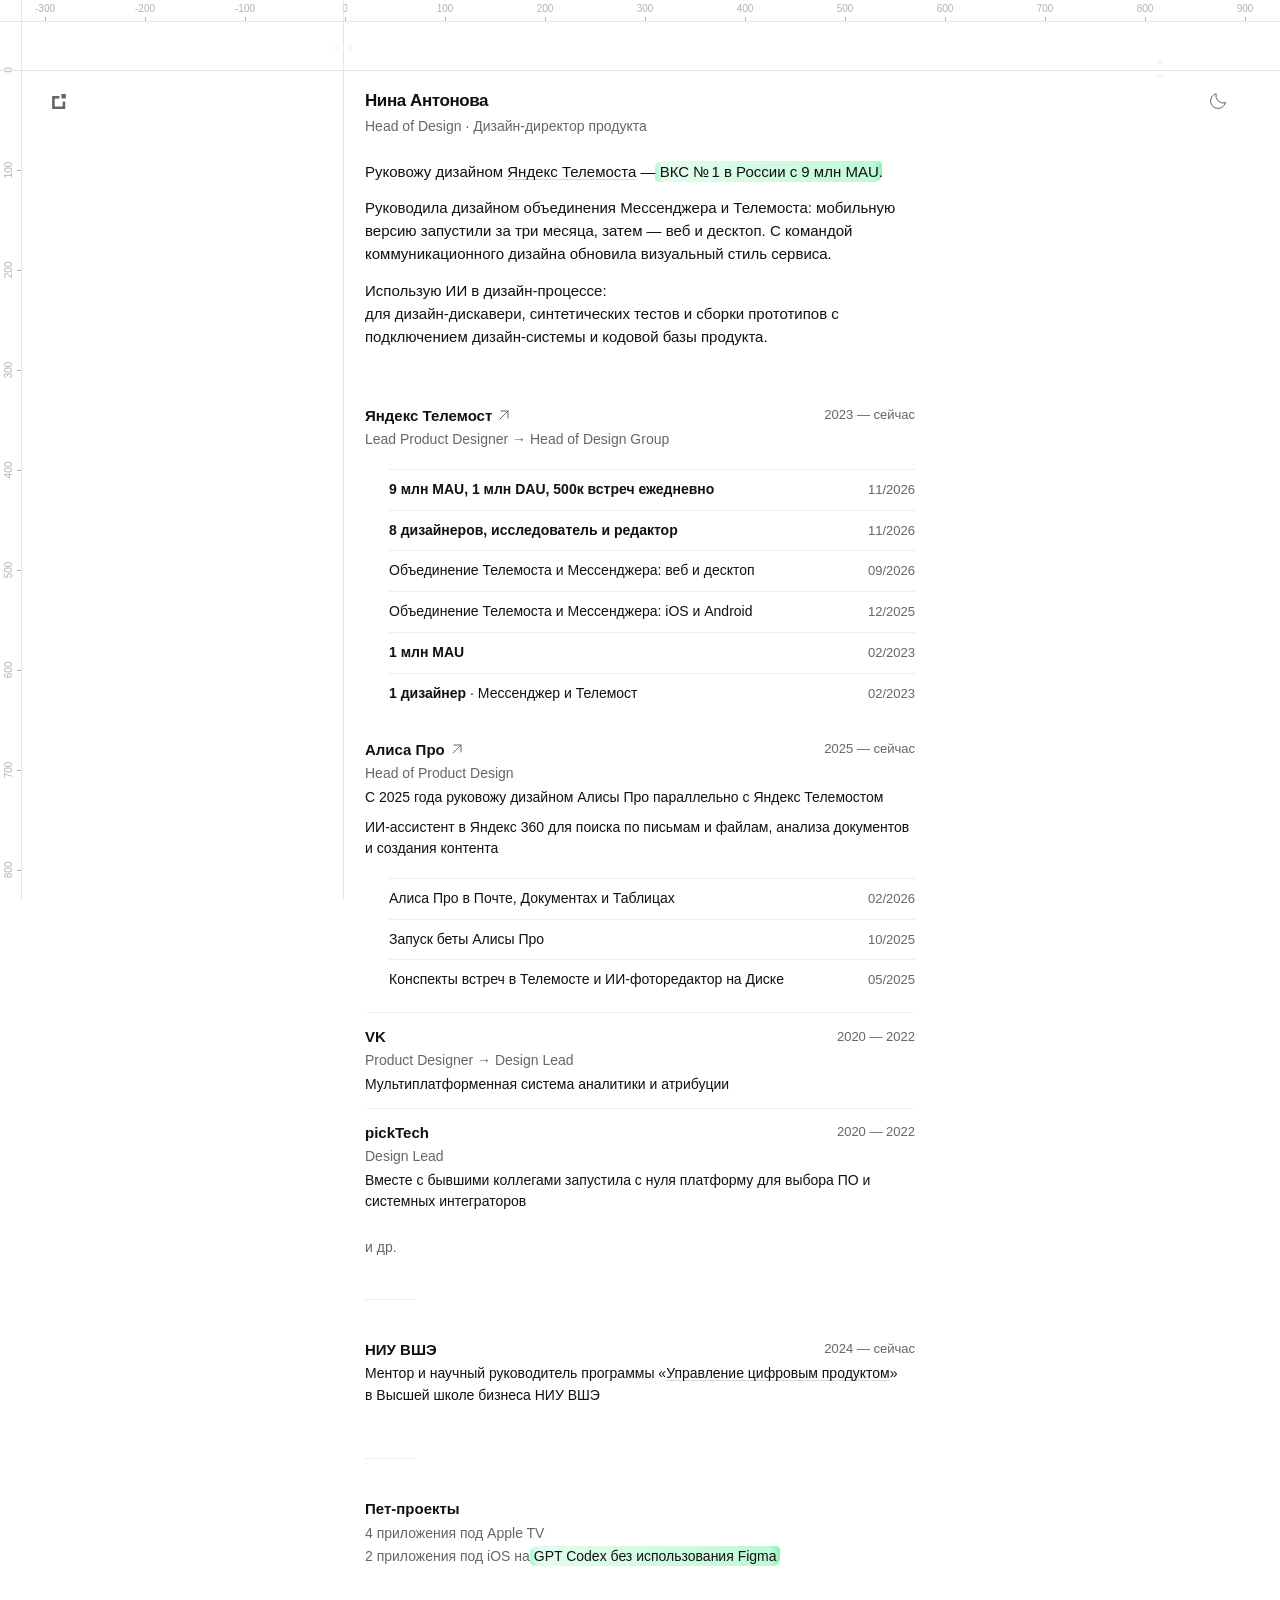
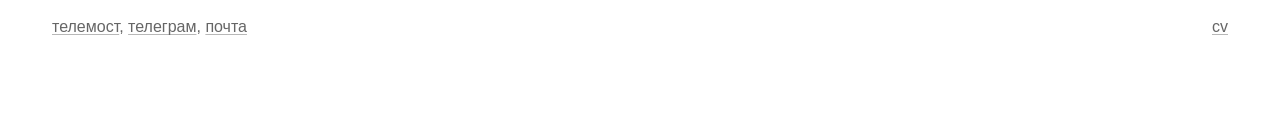
==== index.html @ f2759de5 "Добавить прорисовку линеек и зелёную вспышку стрелок" ====
<!doctype html>
<html lang="ru">
<head>
  <meta charset="utf-8">
  <meta name="viewport" content="width=device-width, initial-scale=1">
  <meta name="color-scheme" content="light dark">
  <title>Нина Антонова — дизайн-директор продукта</title>
  <meta name="description" content="Нина Антонова, дизайн-директор продукта. Яндекс Телемост, НИУ ВШЭ и VK.">
  <link rel="icon" href="favicon.svg" type="image/svg+xml">
  <script src="theme.js"></script>
  <script src="rulers.js?v=20261119-draw" defer></script>
  <link rel="stylesheet" href="styles.css?v=20261117-description-color">
  <link rel="stylesheet" href="rulers.css?v=20261119-draw">
  <!-- Yandex.Metrika -->
  <script>
    window.ym = window.ym || function () {
      (window.ym.a = window.ym.a || []).push(arguments);
    };
    window.ym.l = Date.now();

    ym(114284607, 'init', {
      ssr: true,
      referrer: document.referrer,
      url: location.href,
      accurateTrackBounce: true
    });
  </script>
  <script async src="https://mc.yandex.ru/metrika/tag.js?id=114284607"></script>
</head>
<body>
  <noscript>
    <img src="https://mc.yandex.ru/watch/114284607" style="position:absolute;left:-9999px" alt="">
  </noscript>
  <div class="portfolio-ruler" id="portfolio-ruler" role="slider" tabindex="0" aria-label="Вертикальная направляющая, X" aria-orientation="horizontal" aria-valuemin="0" aria-valuemax="1000" aria-valuenow="0" hidden>
    <div class="ruler-scale" aria-hidden="true"></div>
    <span class="ruler-index ruler-index--x" aria-hidden="true"></span>
  </div>
  <div class="portfolio-ruler-vertical" id="portfolio-ruler-y" role="slider" tabindex="0" aria-label="Горизонтальная направляющая, Y" aria-orientation="vertical" aria-valuemin="0" aria-valuemax="1000" aria-valuenow="0" hidden>
    <div class="ruler-scale" aria-hidden="true"></div>
    <span class="ruler-index ruler-index--y" aria-hidden="true"></span>
  </div>
  <div class="ruler-corner" aria-hidden="true" hidden></div>
  <div class="measure-rail measure-rail--x" aria-hidden="true" hidden></div>
  <div class="measure-rail measure-rail--y" aria-hidden="true" hidden></div>
  <main class="page" id="top">
    <div class="page-topbar">
      <div class="page-brand">
        <a class="page-logo-link" href="./" aria-label="Нина Антонова — главная страница портфолио">
          <svg class="page-logo" viewBox="47 30 166 181" aria-hidden="true" focusable="false">
            <path d="M47 53H135V84H78V180H174V122H205V211H47Z"/>
            <rect x="159" y="30" width="54" height="54"/>
          </svg>
        </a>
      </div>
      <div class="page-controls">
        <button class="theme-toggle" id="theme-toggle" type="button" aria-label="Тёмная тема" aria-pressed="false" hidden>
          <svg class="theme-icon theme-icon--moon" viewBox="0 0 24 24" aria-hidden="true">
            <path d="M20.8 14.2A8.9 8.9 0 0 1 9.8 3.2a9 9 0 1 0 11 11Z"/>
          </svg>
          <svg class="theme-icon theme-icon--sun" viewBox="0 0 24 24" aria-hidden="true">
            <circle cx="12" cy="12" r="4"/>
            <path d="M12 2v2m0 16v2M2 12h2m16 0h2M4.9 4.9l1.4 1.4m11.4 11.4 1.4 1.4m0-14.2-1.4 1.4M6.3 17.7l-1.4 1.4"/>
          </svg>
        </button>
      </div>
    </div>
    <header class="intro" aria-label="Обо мне">
      <h1>Нина Антонова</h1>
      <p class="role">Head of Design · Дизайн-директор продукта</p>

      <div class="bio">
        <p>Руковожу дизайном <a class="text-link" href="#telemost">Яндекс Телемоста</a> — <mark class="text-marker">ВКС № 1 в России с 9 млн MAU</mark>.</p>
        <p>Руководила дизайном объединения Мессенджера и Телемоста: мобильную версию запустили за три месяца, затем — веб и десктоп. С командой коммуникационного дизайна обновила визуальный стиль сервиса.</p>
        <p>Использую ИИ в дизайн-процессе:<br>для дизайн-дискавери, синтетических тестов и сборки прототипов с подключением дизайн-системы и кодовой базы продукта.</p>
      </div>
    </header>

    <section class="experience" aria-label="Опыт работы">
      <article class="job" id="telemost" aria-labelledby="telemost-title">
        <div class="job-heading job-heading--with-logo">
          <div class="job-title">
            <h3 id="telemost-title">Яндекс Телемост</h3>
            <span class="project-links">
              <a href="https://360.yandex.ru/business/telemost/" target="_blank" rel="noopener" aria-label="Яндекс Телемост для бизнеса (откроется в новой вкладке)">
                <svg width="11" height="11" viewBox="0 0 16 16" aria-hidden="true" focusable="false">
                  <path d="M4 12 12 4M5 4h7v7"/>
                </svg>
              </a>
            </span>
          </div>
          <p class="period"><time datetime="2023">2023</time> — <span>сейчас</span></p>
        </div>
        <p class="job-role">Lead Product Designer → Head of Design Group</p>

        <section class="job-publications" aria-label="Достижения в Телемосте">
          <ul class="publication-list" role="list">
            <li id="audience-growth"><div class="publication-row">
              <span><strong>9 млн MAU, 1 млн DAU, 500к встреч ежедневно</strong></span>
              <time datetime="2026-11">11/2026</time>
            </div></li>
            <li id="team-growth"><div class="publication-row">
              <span><strong>8 дизайнеров, исследователь и редактор</strong></span>
              <time datetime="2026-11">11/2026</time>
            </div></li>
            <li id="platform"><a href="https://ir.yandex.ru/press-releases?id=21-09-2026-02&amp;year=2026">
              <span>Объединение Телемоста и Мессенджера: веб и десктоп</span>
              <time datetime="2026-09-21">09/2026</time>
            </a></li>
            <li id="platform-mobile"><a href="https://yandex.ru/company/news/22-12-2025-04">
              <span>Объединение Телемоста и Мессенджера: iOS и Android</span>
              <time datetime="2025-12-22">12/2025</time>
            </a></li>
            <li id="audience-start"><div class="publication-row">
              <span><strong>1 млн MAU</strong></span>
              <time datetime="2023-02">02/2023</time>
            </div></li>
            <li id="team"><div class="publication-row">
              <span><strong>1 дизайнер</strong> · Мессенджер и Телемост</span>
              <time datetime="2023-02">02/2023</time>
            </div></li>
          </ul>
        </section>
      </article>

      <section class="projects" aria-label="Проекты Алисы">
        <article class="job">
          <div class="job-heading job-heading--with-logo">
            <div class="job-title">
              <h3>Алиса Про</h3>
              <span class="project-links">
                <a href="https://360.yandex.ru/alicepro/" target="_blank" rel="noopener" aria-label="Алиса Про (откроется в новой вкладке)">
                  <svg width="11" height="11" viewBox="0 0 16 16" aria-hidden="true" focusable="false">
                    <path d="M4 12 12 4M5 4h7v7"/>
                  </svg>
                </a>
              </span>
            </div>
            <p class="period"><time datetime="2025">2025</time> — <span>сейчас</span></p>
          </div>
          <p class="job-role">Head of Product Design</p>
          <p class="job-detail">С 2025 года руковожу дизайном Алисы Про параллельно с Яндекс Телемостом</p>
          <p class="job-description">ИИ-ассистент в Яндекс 360 для поиска по письмам и файлам, анализа документов и создания контента</p>
          <section class="job-publications" id="alice-publications-title" aria-label="Статьи об Алисе Про">
            <ul class="publication-list" role="list">
                <li><a href="https://yandex.ru/company/news/14-04-2026-01">
                  <span>Алиса Про в Почте, Документах и Таблицах</span>
                  <time datetime="2026-02">02/2026</time>
                </a></li>
                <li><a href="https://yandex.ru/company/news/30-10-2025-04">
                  <span>Запуск беты Алисы Про</span>
                  <time datetime="2025-10-30">10/2025</time>
                </a></li>
                <li><a href="https://360.yandex.ru/blog/news/umnyj-fotoredaktor-v-diske-zapuskaem-beta-testirovanie-novyh-funkcij-ot-yandeks-360/">
                  <span>Конспекты встреч в Телемосте и ИИ-фоторедактор на Диске</span>
                  <time datetime="2025-05">05/2025</time>
                </a></li>
            </ul>
          </section>
        </article>
      </section>

      <section class="work" aria-label="Другие компании">
        <article class="job">
          <div class="job-heading job-heading--with-logo">
            <div class="job-title">
              <h3>VK</h3>
            </div>
            <p class="period"><time datetime="2020">2020</time> — <time datetime="2022">2022</time></p>
          </div>
          <p class="job-role">Product Designer → Design Lead</p>
          <p class="job-detail">Мультиплатформенная система аналитики и атрибуции</p>
        </article>

        <article class="job">
          <div class="job-heading job-heading--with-logo">
            <div class="job-title">
              <h3>pickTech</h3>
            </div>
            <p class="period"><time datetime="2020">2020</time> — <time datetime="2022">2022</time></p>
          </div>
          <p class="job-role">Design Lead</p>
          <p class="job-detail">Вместе с бывшими коллегами запустила с нуля платформу для выбора ПО и системных интеграторов</p>
        </article>
        <p class="job-role career-note">и др.</p>
      </section>

      <article class="job mentorship section-with-divider" aria-labelledby="hse-title">
        <div class="job-heading job-heading--with-logo">
          <div class="job-title">
            <h3 id="hse-title">НИУ ВШЭ</h3>
          </div>
          <p class="period"><time datetime="2024">2024</time> — <span>сейчас</span></p>
        </div>
        <p class="job-detail"><span>Ментор и научный руководитель программы «</span><a class="text-link" href="https://www.hse.ru/ma/digitalpm/" target="_blank" rel="noopener noreferrer">Управление цифровым продуктом</a><span>» в&nbsp;Высшей школе бизнеса НИУ ВШЭ</span></p>
      </article>

      <section class="section-with-divider" aria-labelledby="side-projects-title">
        <header class="job-title">
          <h3 id="side-projects-title">Пет-проекты</h3>
        </header>
        <p class="job-role">4 приложения под Apple TV</p>
        <p class="job-role"><span>2 приложения под iOS на</span> <mark class="text-marker">GPT Codex без использования Figma</mark></p>
      </section>
    </section>
    <footer class="page-footer">
      <div class="footer-links">
        <nav class="page-contacts" aria-label="Контакты">
          <p><a class="text-link" href="https://telemost.yandex.ru/p/10836f9a-1724-437a-b66e-cb8b8fe51a9c?utm_source=invite" target="_blank" rel="noopener noreferrer">телемост</a>, <a class="text-link" href="https://t.me/nina_antn" target="_blank" rel="noopener noreferrer">телеграм</a>, <a class="text-link" href="mailto:ninaantn@yandex.ru">почта</a></p>
        </nav>
        <a class="text-link" href="nina-antonova-cv.pdf" target="_blank" rel="noopener noreferrer">cv</a>
      </div>
    </footer>
  </main>
</body>
</html>
---- styles.css ----
:root {
  color-scheme: light;
  --background: #ffffff;
  --ink: #111111;
  --quiet: #666666;
  --rule: #f2f2f2;
  --section-rule: #ededed;
  --brand: #0bb552;
  --link-hover: #0e4f26;
  --focus-ring: #039941;
  font: 15px/1.55 -apple-system, BlinkMacSystemFont, "Segoe UI", Arial, sans-serif;
  background: var(--background);
  color: var(--ink);
}

:root[data-theme="dark"] {
  color-scheme: dark;
  --background: #000000;
  --ink: #f2f2f2;
  --quiet: #a3a3a3;
  --rule: #2b2b2b;
  --section-rule: var(--rule);
  --brand: #1dcc66;
  --link-color: var(--brand);
  --link-hover: #0bb552;
  --focus-ring: var(--brand);
}

* { box-sizing: border-box; }

body { margin: 0; }

.page {
  --page-top: clamp(52px, 9vh, 96px);
  --topbar-offset: calc(11.475px - 22px);
  -webkit-font-smoothing: antialiased;
  position: relative;
  width: min(calc(100% - 64px), 1176px);
  margin-inline: auto;
  padding-block: var(--page-top) 80px;
}

.intro,
.experience {
  width: min(100%, 550px);
  margin-inline: auto;
}

.page-topbar {
  position: absolute;
  inset-block-start: calc(var(--page-top) + var(--topbar-offset));
  inset-inline: -12px 0;
  display: flex;
  align-items: center;
  justify-content: space-between;
  pointer-events: none;
}

.page-brand,
.page-controls { pointer-events: auto; }

.page-controls {
  display: flex;
}

.page-logo-link {
  display: grid;
  place-items: center start;
  inline-size: 44px;
  block-size: 44px;
  padding-inline-start: 12px;
  border-radius: 50%;
  color: var(--quiet);
  text-decoration: none;
}

.page-logo {
  display: block;
  inline-size: 14px;
  block-size: 15px;
  fill: currentColor;
}

.theme-toggle {
  inline-size: 44px;
  block-size: 44px;
  padding: 0;
  border: 0;
  border-radius: 50%;
  background: transparent;
  color: var(--quiet);
  font: inherit;
  cursor: pointer;
  place-items: center;
}

.theme-toggle:not([hidden]) { display: grid; }

.theme-toggle {
  justify-items: end;
  padding-inline-end: 0;
}


@media (hover: hover) {
  .page-logo-link:hover,
  .theme-toggle:hover {
    color: var(--ink);
  }
}

.page-logo-link:active,
.theme-toggle:active { color: var(--ink); }

.page-logo-link:focus-visible,
.theme-toggle:focus-visible {
  outline: 2px solid var(--focus-ring);
  outline-offset: 3px;
}

.theme-icon {
  width: 20px;
  height: 20px;
  fill: none;
  stroke: currentColor;
  stroke-width: 1.6;
  stroke-linecap: round;
  stroke-linejoin: round;
}

.theme-icon--moon { stroke-width: 1.2; }

.theme-icon--sun,
[data-theme="dark"] .theme-icon--moon { display: none; }

[data-theme="dark"] .theme-icon--sun { display: block; }

.experience {
  --job-logo-size: 20px;
  margin-block-start: 43px;
}

h1, h2, h3, h4, p, ol { margin: 0; }

h1 {
  padding-inline-end: 48px;
  font-size: 17px;
  font-weight: 640;
  letter-spacing: -.025em;
  line-height: 1.35;
}

.role {
  color: var(--quiet);
  margin-top: 3px;
  font-size: 14px;
}

.bio { margin-top: 22px; }

.bio p + p { margin-top: 13px; }


a {
  color: var(--link-color, inherit);
  text-decoration: underline;
  text-decoration-color: var(--brand);
  text-decoration-thickness: 1px;
  text-underline-offset: .19em;
}

a:hover {
  color: var(--link-hover);
  text-decoration-color: currentColor;
}

a:focus-visible {
  outline: 2px solid var(--focus-ring);
  outline-offset: 4px;
  border-radius: 1px;
}

a.text-link {
  color: inherit;
  text-decoration-line: underline;
  text-decoration-color: light-dark(#d9d9d9, #535353);
  text-decoration-thickness: 1px;
  text-decoration-skip-ink: none;
  text-underline-offset: 2px;
  transition: text-decoration-color 200ms ease;
}

a.text-link:hover {
  color: inherit;
  text-decoration-color: light-dark(#666, #a3a3a3);
}

.text-link:focus-visible {
  padding-inline: 2px;
  margin-inline: -2px;
  border-radius: 2px;
  outline: 2px solid rgb(0 122 255 / 50%);
  outline-offset: 0;
}

.job {
  padding-block: 12px;
  border-top: 1px solid var(--rule);
  scroll-margin-top: 22px;
}

#telemost,
.projects > .job:first-child { border-top: 0; }

.mentorship {
  border-block-start: 0;
  padding-block-start: 0;
}

.job-heading {
  display: flex;
  align-items: baseline;
  justify-content: space-between;
  flex-wrap: wrap;
  gap: 1px 16px;
}

.job-heading--with-logo { align-items: center; }

.job-title {
  display: flex;
  align-items: center;
  flex-wrap: wrap;
  column-gap: 8px;
}

.job-logo {
  display: block;
  flex: none;
  block-size: var(--job-logo-size);
}

.job-logo-pair {
  display: flex;
  justify-content: space-between;
  inline-size: calc(var(--job-logo-size) * 2.08);
}

.job-logo-pair > * { inline-size: var(--job-logo-size); }

.yandex-logo {
  background: url("yandex-360.webp") left center / auto 100% no-repeat;
}

.telemost-logo {
  block-size: var(--job-logo-size);
  border-radius: 50%;
}

.alice-pro-mark {
  display: grid;
  place-items: center;
  border-radius: 50%;
  background-color: #ff7f4d;
}

.alice-pro-mark img { filter: brightness(0) invert(1); }

.vk-logo,
.picktech-logo { border-radius: 50%; }

.hse-logo--dark,
[data-theme="dark"] .hse-logo--light { display: none; }

[data-theme="dark"] .hse-logo--dark { display: block; }

.platform-logo {
  border-radius: 50%;
  background-color: light-dark(#202020, #353535);
  object-fit: contain;
}

.apple-tv-logo { padding: 2.65px; }

.ios-logo { padding: 3.5px; }

.project-links {
  display: inline-flex;
  gap: 4px;
  margin-inline-start: -4px;
  font-size: 13px;
}

.project-links a {
  display: inline-flex;
  align-items: center;
  gap: 4px;
  min-block-size: 24px;
  padding-inline: 0;
  line-height: 24px;
  background: transparent;
  color: var(--quiet);
  text-decoration: none;
}

@media (hover: hover) {
  .project-links a:hover { color: var(--ink); }
}

.project-links a:active,
.project-links a:focus-visible {
  color: var(--ink);
}

.project-links svg {
  width: 16px;
  height: 16px;
  flex: none;
  fill: none;
  stroke: currentColor;
  stroke-width: 1;
  stroke-linecap: round;
  stroke-linejoin: round;
}

h3, h4 {
  font-size: 15px;
}

h3 { font-weight: 700; }
h4 { font-weight: 630; }

.period, .stage-number, .publication-list time {
  color: var(--quiet);
  font-variant-numeric: tabular-nums;
  font-size: 13px;
}

.period, .publication-list time {
  white-space: nowrap;
}

.job-role,
.job-detail {
  margin-top: 2px;
  font-size: 14px;
}

.job-role { color: var(--quiet); }
.job-detail { color: var(--ink); }

.job-description,
.job-publications { font-size: 14px; }

.job-description { margin-block-start: 8px; }

.career-note { margin-block-start: 12px; }

.job-publications {
  margin-block-start: 18px;
  margin-inline-start: 24px;
}

.publication-list {
  margin: 0;
  padding: 0;
  border-block-start: 1px solid var(--section-rule);
  list-style: none;
}

.publication-list li + li { border-block-start: 1px solid var(--section-rule); }

.publication-list strong { font-weight: 600; }

.publication-list a,
.publication-list .publication-row {
  display: grid;
  grid-template-columns: minmax(0, 1fr) auto;
  align-items: baseline;
  gap: 12px;
  padding-block: 9px;
  color: var(--ink);
  text-decoration: none;
  transition: opacity 160ms ease;
}

@media (hover: hover) and (pointer: fine) {
  .publication-list:has(a:hover) a:not(:hover):not(:focus-visible) {
    opacity: 0.3;
  }
}

.publication-list:has(a:focus-visible) a:not(:focus-visible):not(:hover) {
  opacity: 0.3;
}

@media (prefers-reduced-motion: reduce) {
  .publication-list a { transition: none; }
}

.text-marker {
  color: var(--ink);
  display:inline;
  --color:#4cee8f;
  margin:-0.14219155729359859em -0.2162463798678964em -0.1578084427064014em -0.2837536201321036em;
  padding:0.14219155729359859em 0.2162463798678964em 0.1578084427064014em 0.2837536201321036em;
  border-radius:0.5em 0.3em;
  background:transparent;
  box-decoration-break:clone;
  -webkit-box-decoration-break:clone;
  background-image:linear-gradient( 83.57189267496369deg, color-mix(in srgb, var(--color), transparent 50%), color-mix(in srgb, var(--color), transparent 85%) 4%, color-mix(in srgb, var(--color), transparent 64%) 96%, color-mix(in srgb, var(--color), transparent 30%) );
}

.stages {
  list-style: none;
  margin-top: 8px;
  padding: 0;
}

.stage {
  --number-width: 27px;
  --column-gap: 8px;

  position: relative;
  display: grid;
  grid-template-columns: var(--number-width) minmax(0, 1fr);
  gap: var(--column-gap);
  padding-block: 8px;
}

.stage + .stage::before {
  content: "";
  position: absolute;
  inset-block-start: 0;
  inset-inline: calc(var(--number-width) + var(--column-gap)) 0;
  border-block-start: 1px solid var(--rule);
}

.stage:last-child { padding-bottom: 1px; }

.stage-number { padding-top: 2px; }

.stage h4 { font-size: 14px; }

.stage p {
  margin-top: 2px;
  color: var(--quiet);
  font-size: 14px;
}

.page-footer {
  margin-block-start: 40px;
  color: var(--quiet);
}

.page-footer a.text-link:not(:hover) {
  text-decoration-color: light-dark(#b8b8b8, #535353);
}

.footer-links {
  display: flex;
  align-items: center;
  justify-content: space-between;
  gap: 12px;
  min-block-size: 40px;
  font-size: 16px;
}

.section-with-divider { margin-block-start: 40px; }

.section-with-divider::before {
  content: "";
  display: block;
  inline-size: 50px;
  border-block-start: 1px solid var(--section-rule);
  margin-block-end: 38px;
}

::selection {
  background: light-dark(#ededed, #353535);
  color: var(--ink);
}

@media (max-width: 860px) {
  .page { width: min(calc(100% - 48px), 550px); }

  .intro h1 { padding-inline: 32px 48px; }

  .experience { margin-block-start: 28px; }
}

@media (max-width: 480px) {
  .page {
    --page-top: 8px;
    width: calc(100% - 40px);
  }

  .page-topbar {
    position: static;
    margin-block: 0 8px;
    margin-inline-start: -12px;
  }

  .intro h1 { padding-inline: 0; }

  .stage {
    --number-width: 22px;
    --column-gap: 6px;
  }
}
---- rulers.css ----
:root {
  --ruler-ink: light-dark(#b3b3b3, #777777);
  --ruler-border: light-dark(#e5e5e5, #333333);
  --ruler-accent: light-dark(#e5e5e5, #333333);
  --ruler-active: #4cee8f;
  --ruler-coordinate: var(--ruler-active);
  --ruler-height: 22px;
}

.portfolio-ruler,
.portfolio-ruler-vertical,
.ruler-corner,
.measure-rail {
  position: fixed;
  z-index: 20;
  -webkit-user-select: none;
  user-select: none;
}

.portfolio-ruler,
.portfolio-ruler-vertical,
.ruler-corner {
  background: var(--background);
  color: var(--ruler-ink);
}

.portfolio-ruler,
.portfolio-ruler-vertical,
.measure-rail { touch-action: none; }

.portfolio-ruler {
  inset: 0 0 auto;
  height: var(--ruler-height);
  cursor: ew-resize;
}

.portfolio-ruler-vertical {
  inset: var(--ruler-height) auto 0 0;
  width: var(--ruler-height);
  overflow: hidden;
  cursor: ns-resize;
}

.ruler-scale { position: absolute; inset: 0; overflow: hidden; }
.portfolio-ruler .ruler-scale { border-bottom: 1px solid var(--ruler-border); }
.portfolio-ruler-vertical .ruler-scale { border-right: 1px solid var(--ruler-border); }

/* Reveal the artwork inside each slider so its full hit area is live from the start. */
@media (prefers-reduced-motion: no-preference) {
  [data-rulers-ready] .ruler-scale {
    animation: draw-ruler 720ms ease-out both;
  }

  [data-drawing-guides] .measure-rail--x::before {
    transform-origin: top;
    animation: draw-guide-y 720ms ease-out;
  }
  [data-drawing-guides] .guide-line--y {
    transform-origin: left;
    animation: draw-guide-x 720ms ease-out;
  }

  @keyframes draw-guide-y {
    from { transform: scaleY(0); }
    to { transform: scaleY(1); }
  }
  @keyframes draw-guide-x {
    from { transform: scaleX(0); }
    to { transform: scaleX(1); }
  }

  .portfolio-ruler {
    --ruler-start: inset(0 100% 0 0);
  }
  .portfolio-ruler-vertical { --ruler-start: inset(0 0 100% 0); }

  [data-drawing-guides] .measure-rail--x::after,
  [data-drawing-guides] .guide-line--y::after {
    animation: flash-guide-arrow 720ms ease-in-out;
  }

  [data-ruler-dragging] .ruler-scale,
  [role="slider"]:focus .ruler-scale { clip-path: inset(0) !important; }

  @keyframes draw-ruler {
    from { clip-path: var(--ruler-start); }
    to { clip-path: inset(0); }
  }
  @keyframes flash-guide-arrow {
    0%, 32%, 100% { background-color: var(--ruler-accent); }
    54%, 76% { background-color: var(--ruler-active); }
  }
}

.ruler-tick {
  position: absolute;
  left: var(--tick-position);
  bottom: 0;
  width: 1px;
  height: 4px;
  background: var(--ruler-ink);
}

.ruler-number {
  position: absolute;
  bottom: 7px;
  transform: translateX(-50%);
  font: 400 10px/1 -apple-system, BlinkMacSystemFont, "Segoe UI", Arial, sans-serif;
  font-variant-numeric: tabular-nums;
  white-space: nowrap;
}

.ruler-tick--vertical {
  top: var(--tick-position);
  right: 0;
  bottom: auto;
  left: auto;
  width: 4px;
  height: 1px;
}

.ruler-tick--vertical .ruler-number {
  top: 0;
  bottom: auto;
  left: -8px;
  transform: translate(-50%, -50%) rotate(-90deg);
}

.ruler-corner {
  z-index: 22;
  inset: 0 auto auto 0;
  width: var(--ruler-height);
  height: var(--ruler-height);
  border-right: 1px solid var(--ruler-border);
  border-bottom: 1px solid var(--ruler-border);
  pointer-events: none;
}

.ruler-index { position: absolute; background: var(--ruler-accent); pointer-events: none; }
.ruler-index--x { inset: 0 auto 0 var(--guide-x); width: 1px; }
.ruler-index--y { inset: var(--guide-y-on-ruler) 0 auto; height: 1px; }

.measure-rail--x {
  inset: var(--ruler-height) auto 0 var(--guide-hit-x);
  width: 25px;
  cursor: ew-resize;
}

.measure-rail--y {
  inset: var(--guide-hit-y) 0 auto var(--ruler-height);
  height: 25px;
  cursor: ns-resize;
}

.measure-rail--x::before {
  content: "";
  position: absolute;
  inset: 0 auto 0 var(--guide-hit-offset-x);
  width: 1px;
  background: var(--ruler-accent);
}

.guide-line--y {
  position: fixed;
  inset: var(--guide-y) 0 auto;
  z-index: 23;
  height: 1px;
  background: var(--ruler-accent);
  pointer-events: none;
}

.portfolio-ruler:focus-visible,
.portfolio-ruler-vertical:focus-visible { outline: none; }

.ruler-active-value {
  position: absolute;
  color: var(--ruler-coordinate);
  background: var(--background);
  font: 400 10px/1 -apple-system, BlinkMacSystemFont, "Segoe UI", Arial, sans-serif;
  font-variant-numeric: tabular-nums;
  white-space: nowrap;
  pointer-events: none;
  visibility: hidden;
}

.ruler-active-value--x { top: 4px; left: var(--guide-label-x); }
.ruler-active-value--y {
  top: var(--guide-label-y);
  left: 10px;
  transform: translate(-50%, -50%) rotate(-90deg);
}

[data-ruler-dragging="x"] .ruler-index--x,
[data-ruler-dragging="x"] .measure-rail--x::before,
.portfolio-ruler:focus-visible .ruler-index--x,
.portfolio-ruler:focus-visible ~ .measure-rail--x::before,
[data-ruler-dragging="y"] .ruler-index--y,
[data-ruler-dragging="y"] .guide-line--y,
.portfolio-ruler-vertical:focus-visible .ruler-index--y,
.portfolio-ruler-vertical:focus-visible ~ .guide-line--y { background: var(--ruler-active); }

[data-ruler-dragging="x"] .ruler-active-value--x,
.portfolio-ruler:focus-visible .ruler-active-value,
[data-ruler-dragging="y"] .ruler-active-value--y,
.portfolio-ruler-vertical:focus-visible .ruler-active-value { visibility: visible; }

[data-ruler-dragging="x"] .portfolio-ruler .ruler-number--near-guide,
.portfolio-ruler:focus-visible .ruler-number--near-guide,
[data-ruler-dragging="y"] .portfolio-ruler-vertical .ruler-number--near-guide,
.portfolio-ruler-vertical:focus-visible .ruler-number--near-guide { visibility: hidden; }

[data-rulers-ready] .page-controls { z-index: 21; border-radius: 24px; background: var(--background); }
[data-rulers-ready] .page a { position: relative; z-index: 21; }
[data-rulers-ready] .page { --page-top: clamp(72px, 10vh, 100px); }
[data-rulers-ready] .job { scroll-margin-top: calc(var(--ruler-height) + 22px); }

[data-ruler-dragging],
[data-ruler-dragging] * { -webkit-user-select: none !important; user-select: none !important; }
[data-ruler-dragging="x"],
[data-ruler-dragging="x"] * { cursor: ew-resize !important; }
[data-ruler-dragging="y"],
[data-ruler-dragging="y"] * { cursor: ns-resize !important; }

@media (max-width: 768px) {
  [data-rulers-ready] .page {
    --page-top: 74px;
    width: min(calc(100% - 80px), 550px);
    padding-bottom: 80px;
  }
}

@media (max-width: 480px) {
  [data-rulers-ready] .page {
    --page-top: 8px;
    width: calc(100% - 64px);
    margin-inline: 44px 20px;
  }

  .portfolio-ruler,
  .ruler-corner,
  .measure-rail--x {
    display: none;
  }

  .portfolio-ruler-vertical { inset-block-start: 0; }

  [data-rulers-ready] .job { scroll-margin-top: 22px; }

  .measure-rail--y,
  .guide-line--y {
    display: none;
  }

  [data-ruler-dragging="y"] .guide-line--y:not([hidden]),
  [data-drawing-guides] .guide-line--y:not([hidden]),
  body:has(.portfolio-ruler-vertical:focus-visible) .guide-line--y:not([hidden]) {
    display: block;
  }
}

/* Small directional cues sit in the margins, clear of the reading column. */
.measure-rail--x::after,
.guide-line--y::after {
  content: "";
  position: absolute;
  width: 22px;
  height: 12px;
  background: var(--ruler-accent);
  mask: url("data:image/svg+xml,%3Csvg xmlns='http://www.w3.org/2000/svg' viewBox='0 0 22 12'%3E%3Cpath d='M6 3 3 6l3 3M16 3l3 3-3 3' fill='none' stroke='black' stroke-width='1' stroke-linecap='round' stroke-linejoin='round'/%3E%3C/svg%3E") center / contain no-repeat;
  opacity: 1;
  pointer-events: none;
  transition: opacity 150ms ease, background-color 150ms ease;
}

.measure-rail--x::after {
  left: var(--guide-hit-offset-x);
  top: 26px;
  transform: translate(-50%, -50%);
}

.guide-line--y::after {
  left: var(--guide-hint-x);
  top: 0;
  transform: translate(-50%, -50%) rotate(90deg);
}

.measure-rail--x:hover::after,
body:has(.measure-rail--y:hover) .guide-line--y::after,
[data-ruler-dragging="x"] .measure-rail--x::after,
[data-ruler-dragging="y"] .guide-line--y::after,
.portfolio-ruler:focus-visible ~ .measure-rail--x::after,
.portfolio-ruler-vertical:focus-visible ~ .guide-line--y::after {
  background: var(--ruler-active);
  opacity: 1;
}

@media (prefers-reduced-motion: reduce) {
  .measure-rail::after, .guide-line--y::after { transition: none; }
}

/* Highlight the complete guide when its rail or ruler is hovered. */
body:has(.measure-rail--x:hover, .portfolio-ruler:hover) .ruler-index--x,
body:has(.measure-rail--x:hover, .portfolio-ruler:hover) .measure-rail--x::before,
body:has(.measure-rail--x:hover, .portfolio-ruler:hover) .measure-rail--x::after,
body:has(.measure-rail--y:hover, .portfolio-ruler-vertical:hover) .ruler-index--y,
body:has(.measure-rail--y:hover, .portfolio-ruler-vertical:hover) .guide-line--y,
body:has(.measure-rail--y:hover, .portfolio-ruler-vertical:hover) .guide-line--y::after {
  background: var(--ruler-active);
}
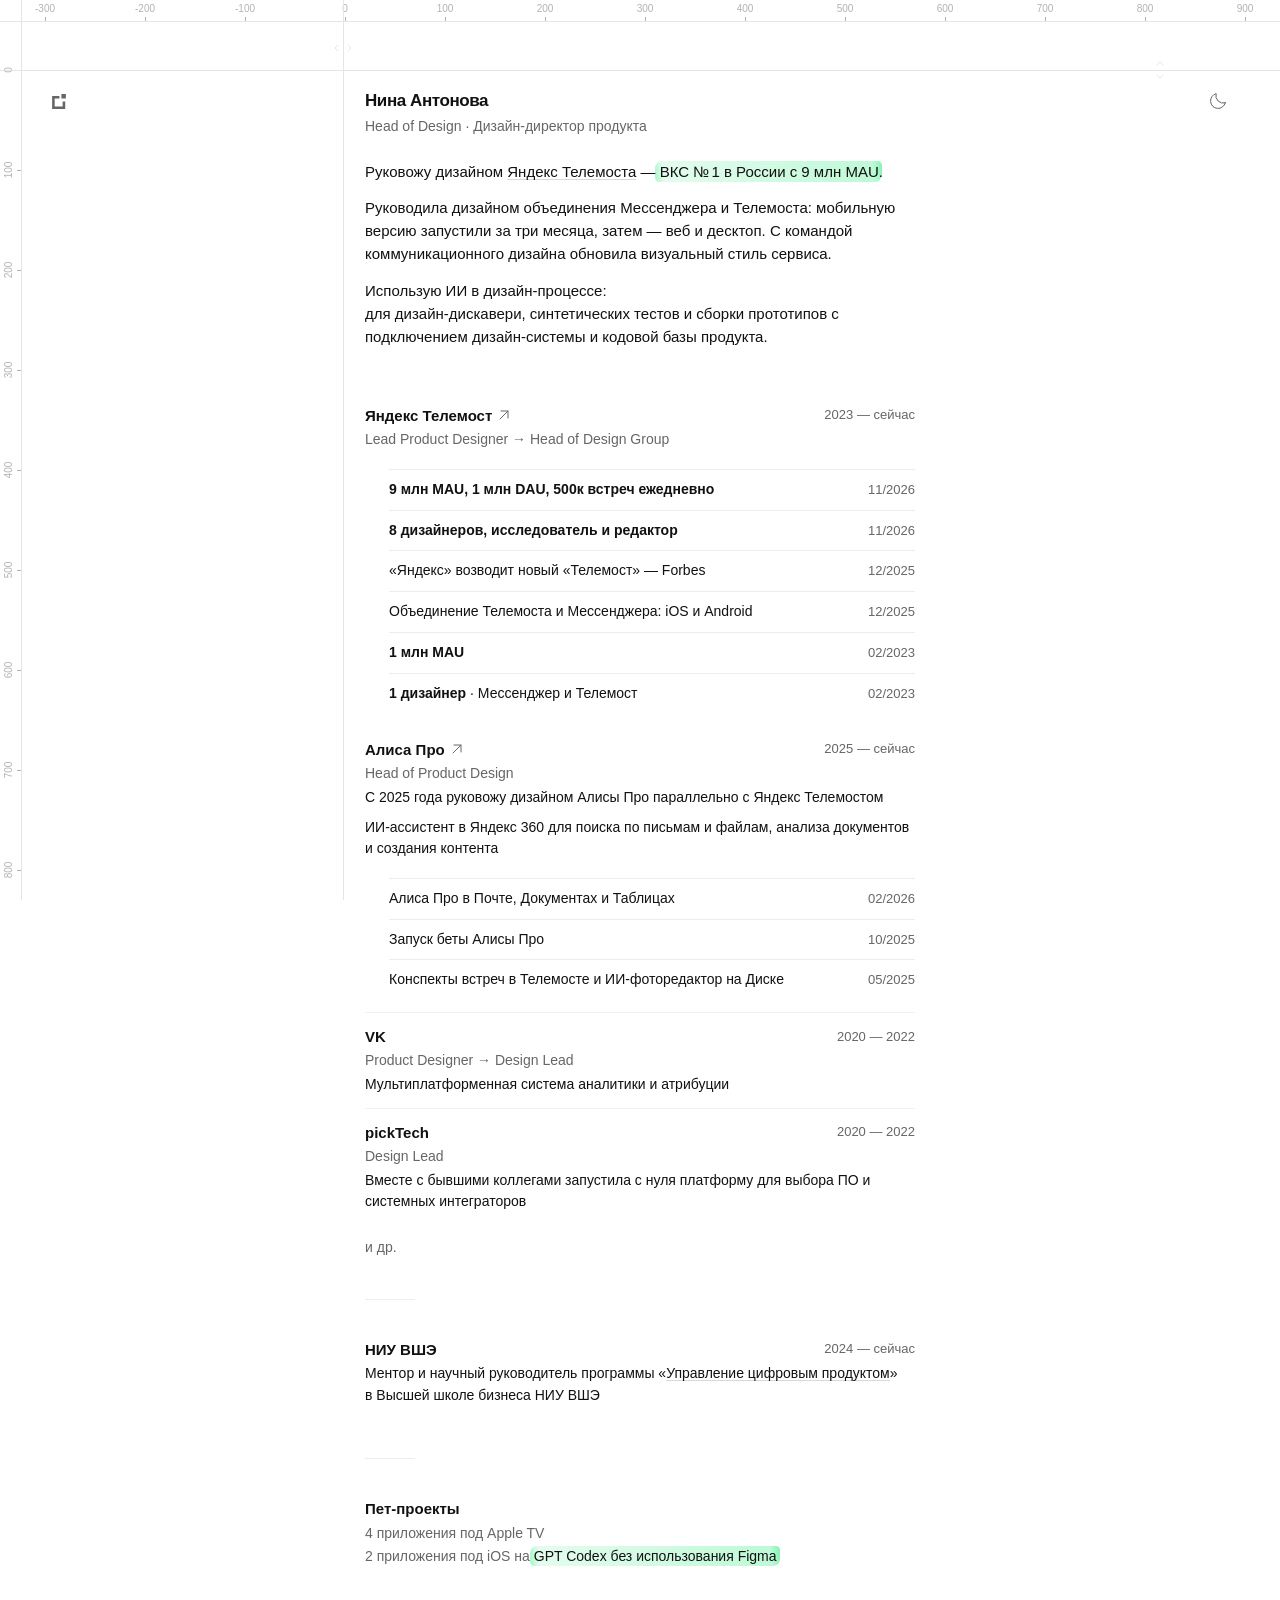
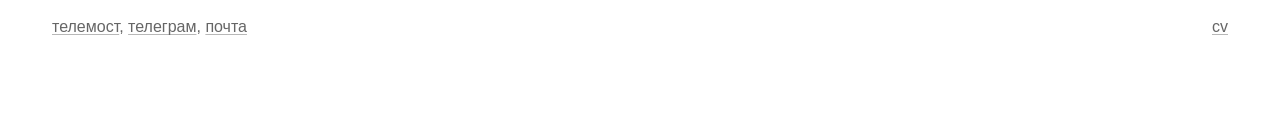
==== commit 327101e3: "Заменить публикацию о Телемосте на материал Forbes" ====
--- a/index.html
+++ b/index.html
@@ -6,7 +6,9 @@
   <meta name="color-scheme" content="light dark">
   <title>Нина Антонова — дизайн-директор продукта</title>
   <meta name="description" content="Нина Антонова, дизайн-директор продукта. Яндекс Телемост, НИУ ВШЭ и VK.">
-  <link rel="icon" href="favicon.svg" type="image/svg+xml">
+  <link rel="icon" href="favicon.ico" sizes="16x16 32x32 48x48">
+  <link rel="icon" href="favicon.svg?v=frame" type="image/svg+xml" sizes="any">
+  <link rel="apple-touch-icon" href="apple-touch-icon.png" sizes="180x180">
   <script src="theme.js"></script>
   <script src="rulers.js?v=20261119-draw" defer></script>
   <link rel="stylesheet" href="styles.css?v=20261117-description-color">
@@ -102,9 +104,9 @@
               <span><strong>8 дизайнеров, исследователь и редактор</strong></span>
               <time datetime="2026-11">11/2026</time>
             </div></li>
-            <li id="platform"><a href="https://ir.yandex.ru/press-releases?id=21-09-2026-02&amp;year=2026">
-              <span>Объединение Телемоста и Мессенджера: веб и десктоп</span>
-              <time datetime="2026-09-21">09/2026</time>
+            <li id="platform"><a href="https://www.forbes.ru/tekhnologii/552464-andeks-vozvodit-novyj-telemost-kompania-pereformatirovala-servis-videosvazi">
+              <span>«Яндекс» возводит новый «Телемост» — Forbes</span>
+              <time datetime="2025-12-22">12/2025</time>
             </a></li>
             <li id="platform-mobile"><a href="https://yandex.ru/company/news/22-12-2025-04">
               <span>Объединение Телемоста и Мессенджера: iOS и Android</span>
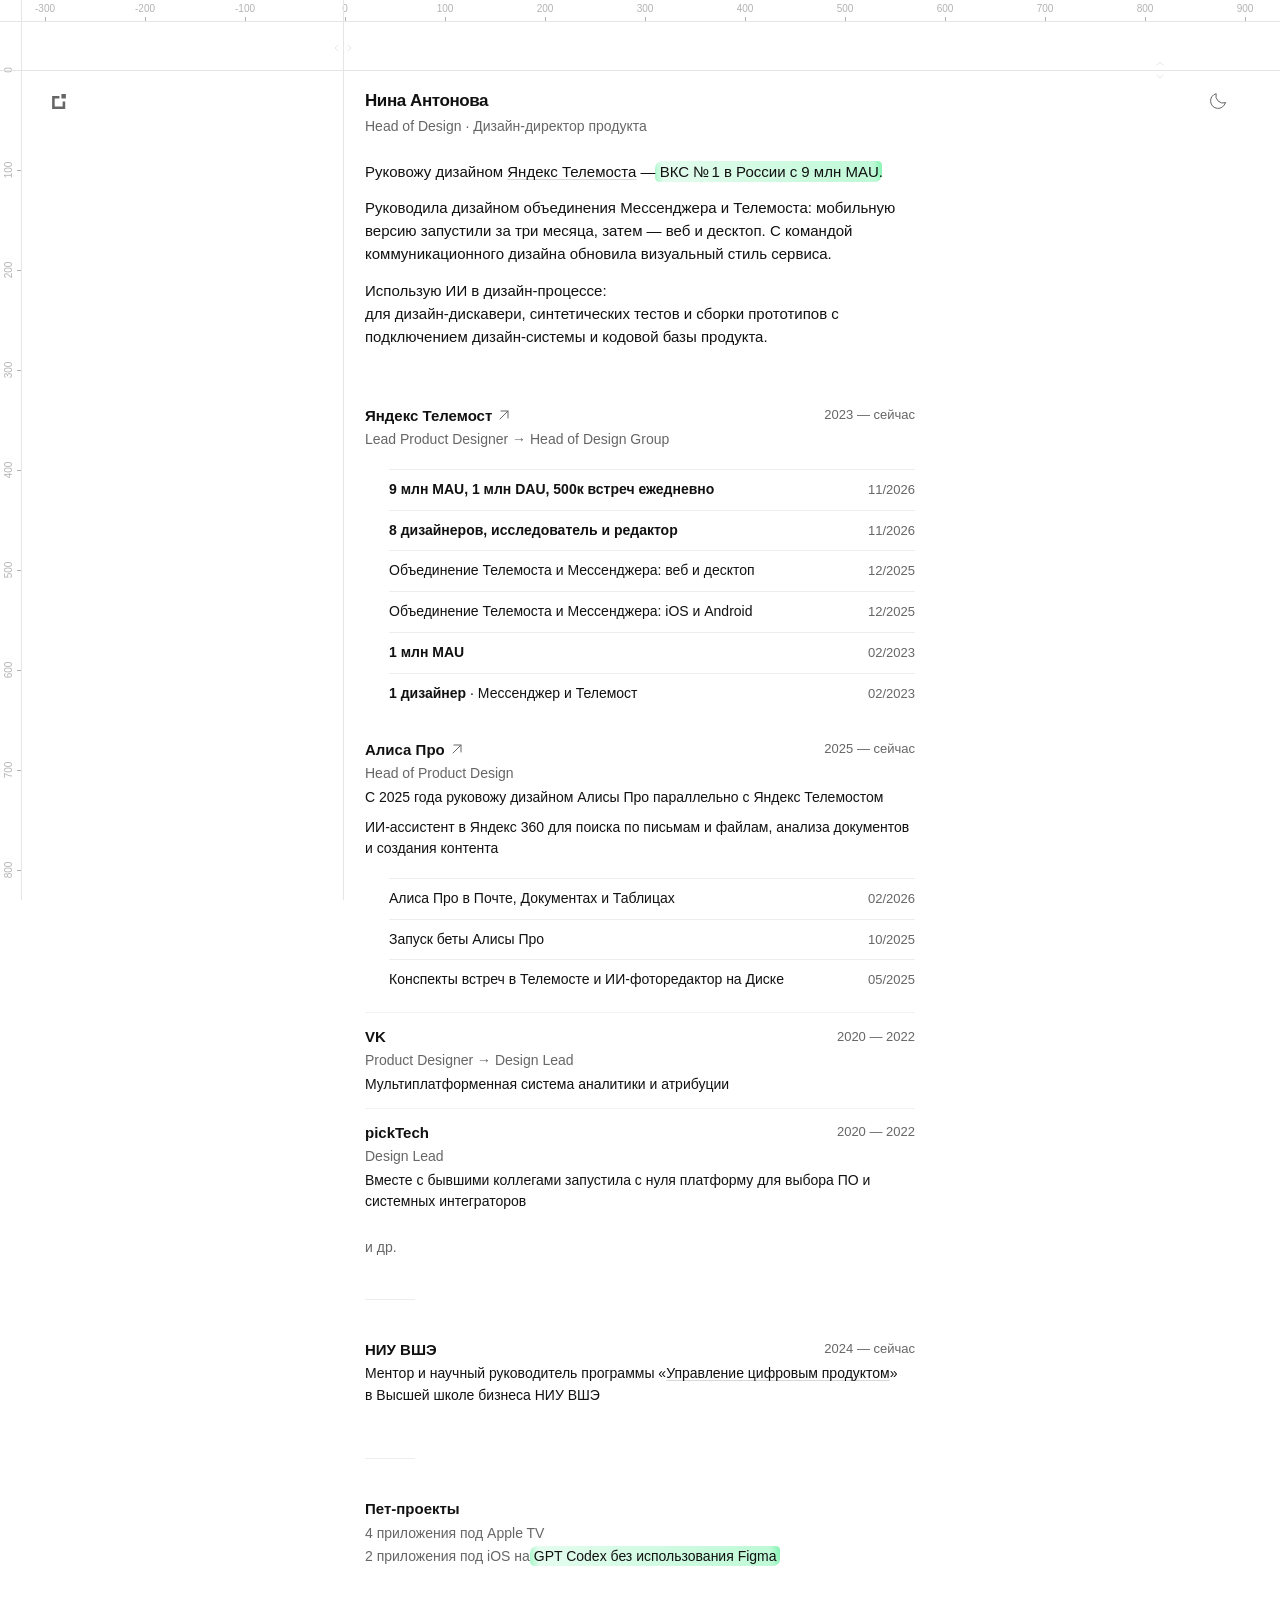
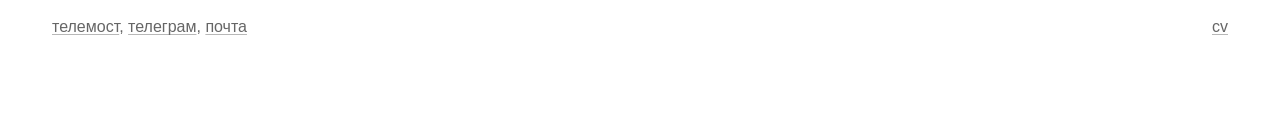
==== commit 6a119453: "Вернуть название статьи и подчёркивать строку под курсором" ====
--- a/index.html
+++ b/index.html
@@ -10,9 +10,9 @@
   <link rel="icon" href="favicon.svg?v=frame" type="image/svg+xml" sizes="any">
   <link rel="apple-touch-icon" href="apple-touch-icon.png" sizes="180x180">
   <script src="theme.js"></script>
-  <script src="rulers.js?v=20261119-draw" defer></script>
-  <link rel="stylesheet" href="styles.css?v=20261117-description-color">
-  <link rel="stylesheet" href="rulers.css?v=20261119-draw">
+  <script src="rulers.js?v=20261120-reveal" defer></script>
+  <link rel="stylesheet" href="styles.css?v=20261120-row-hover">
+  <link rel="stylesheet" href="rulers.css?v=20261120-reveal">
   <!-- Yandex.Metrika -->
   <script>
     window.ym = window.ym || function () {
@@ -105,7 +105,7 @@
               <time datetime="2026-11">11/2026</time>
             </div></li>
             <li id="platform"><a href="https://www.forbes.ru/tekhnologii/552464-andeks-vozvodit-novyj-telemost-kompania-pereformatirovala-servis-videosvazi">
-              <span>«Яндекс» возводит новый «Телемост» — Forbes</span>
+              <span>Объединение Телемоста и Мессенджера: веб и десктоп</span>
               <time datetime="2025-12-22">12/2025</time>
             </a></li>
             <li id="platform-mobile"><a href="https://yandex.ru/company/news/22-12-2025-04">
--- a/styles.css
+++ b/styles.css
@@ -381,21 +381,13 @@
   padding-block: 9px;
   color: var(--ink);
   text-decoration: none;
-  transition: opacity 160ms ease;
 }
 
 @media (hover: hover) and (pointer: fine) {
-  .publication-list:has(a:hover) a:not(:hover):not(:focus-visible) {
-    opacity: 0.3;
+  .publication-list a:hover > span {
+    text-decoration: underline;
+    text-underline-offset: 3px;
   }
-}
-
-.publication-list:has(a:focus-visible) a:not(:focus-visible):not(:hover) {
-  opacity: 0.3;
-}
-
-@media (prefers-reduced-motion: reduce) {
-  .publication-list a { transition: none; }
 }
 
 .text-marker {
--- a/rulers.css
+++ b/rulers.css
@@ -47,17 +47,20 @@
 
 /* Reveal the artwork inside each slider so its full hit area is live from the start. */
 @media (prefers-reduced-motion: no-preference) {
-  [data-rulers-ready] .ruler-scale {
-    animation: draw-ruler 720ms ease-out both;
+  [data-drawing-guides] {
+    --guide-draw-duration: 2.4s;
+  }
+  [data-drawing-guides] .ruler-scale {
+    animation: draw-ruler var(--guide-draw-duration) ease-in-out both;
   }
 
   [data-drawing-guides] .measure-rail--x::before {
     transform-origin: top;
-    animation: draw-guide-y 720ms ease-out;
+    animation: draw-guide-y var(--guide-draw-duration) ease-in-out;
   }
   [data-drawing-guides] .guide-line--y {
     transform-origin: left;
-    animation: draw-guide-x 720ms ease-out;
+    animation: draw-guide-x var(--guide-draw-duration) ease-in-out;
   }
 
   @keyframes draw-guide-y {
@@ -76,7 +79,15 @@
 
   [data-drawing-guides] .measure-rail--x::after,
   [data-drawing-guides] .guide-line--y::after {
-    animation: flash-guide-arrow 720ms ease-in-out;
+    animation: flash-guide-arrow var(--guide-draw-duration) ease-in-out;
+  }
+
+  [data-drawing-guides="pending"] .ruler-scale,
+  [data-drawing-guides="pending"] .measure-rail--x::before,
+  [data-drawing-guides="pending"] .guide-line--y,
+  [data-drawing-guides="pending"] .measure-rail--x::after,
+  [data-drawing-guides="pending"] .guide-line--y::after {
+    animation-play-state: paused;
   }
 
   [data-ruler-dragging] .ruler-scale,
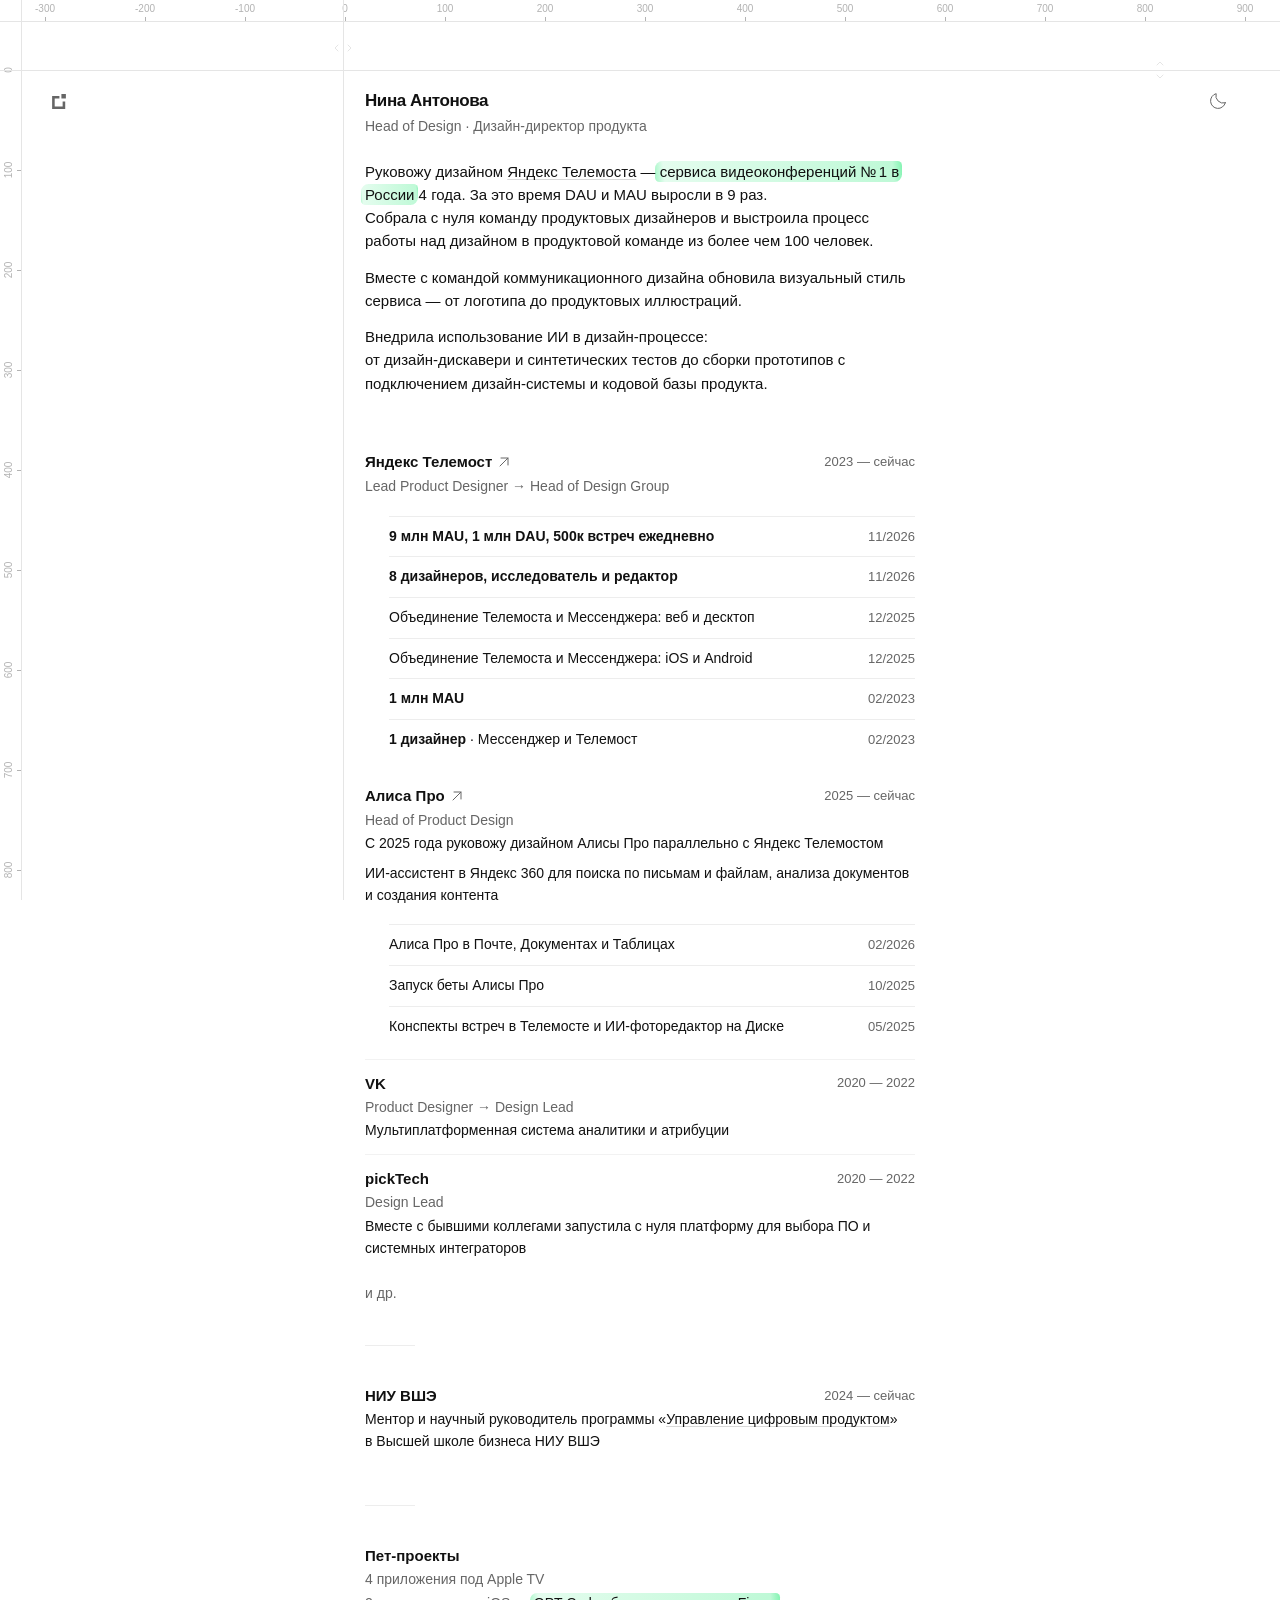
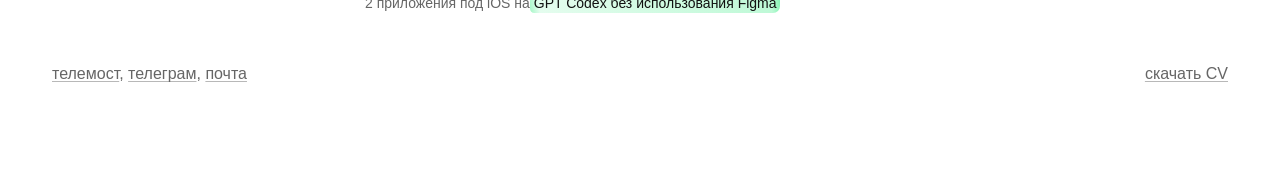
==== commit 925a42b2: "Обновить главный блок и подпись ссылки на CV" ====
--- a/index.html
+++ b/index.html
@@ -71,9 +71,9 @@
       <p class="role">Head of Design · Дизайн-директор продукта</p>
 
       <div class="bio">
-        <p>Руковожу дизайном <a class="text-link" href="#telemost">Яндекс Телемоста</a> — <mark class="text-marker">ВКС № 1 в России с 9 млн MAU</mark>.</p>
-        <p>Руководила дизайном объединения Мессенджера и Телемоста: мобильную версию запустили за три месяца, затем — веб и десктоп. С командой коммуникационного дизайна обновила визуальный стиль сервиса.</p>
-        <p>Использую ИИ в дизайн-процессе:<br>для дизайн-дискавери, синтетических тестов и сборки прототипов с подключением дизайн-системы и кодовой базы продукта.</p>
+        <p>Руковожу дизайном <a class="text-link" href="#telemost">Яндекс Телемоста</a> — <mark class="text-marker">сервиса видеоконференций № 1 в России</mark> 4 года. За это время DAU и MAU выросли в 9 раз.<br>Собрала с нуля команду продуктовых дизайнеров и выстроила процесс работы над дизайном в продуктовой команде из более чем 100 человек.</p>
+        <p>Вместе с командой коммуникационного дизайна обновила визуальный стиль сервиса — от логотипа до продуктовых иллюстраций.</p>
+        <p>Внедрила использование ИИ в дизайн-процессе:<br>от дизайн-дискавери и синтетических тестов до сборки прототипов с подключением дизайн-системы и кодовой базы продукта.</p>
       </div>
     </header>
 
@@ -209,7 +209,7 @@
         <nav class="page-contacts" aria-label="Контакты">
           <p><a class="text-link" href="https://telemost.yandex.ru/p/10836f9a-1724-437a-b66e-cb8b8fe51a9c?utm_source=invite" target="_blank" rel="noopener noreferrer">телемост</a>, <a class="text-link" href="https://t.me/nina_antn" target="_blank" rel="noopener noreferrer">телеграм</a>, <a class="text-link" href="mailto:ninaantn@yandex.ru">почта</a></p>
         </nav>
-        <a class="text-link" href="nina-antonova-cv.pdf" target="_blank" rel="noopener noreferrer">cv</a>
+        <a class="text-link" href="nina-antonova-cv.pdf" target="_blank" rel="noopener noreferrer">скачать CV</a>
       </div>
     </footer>
   </main>
